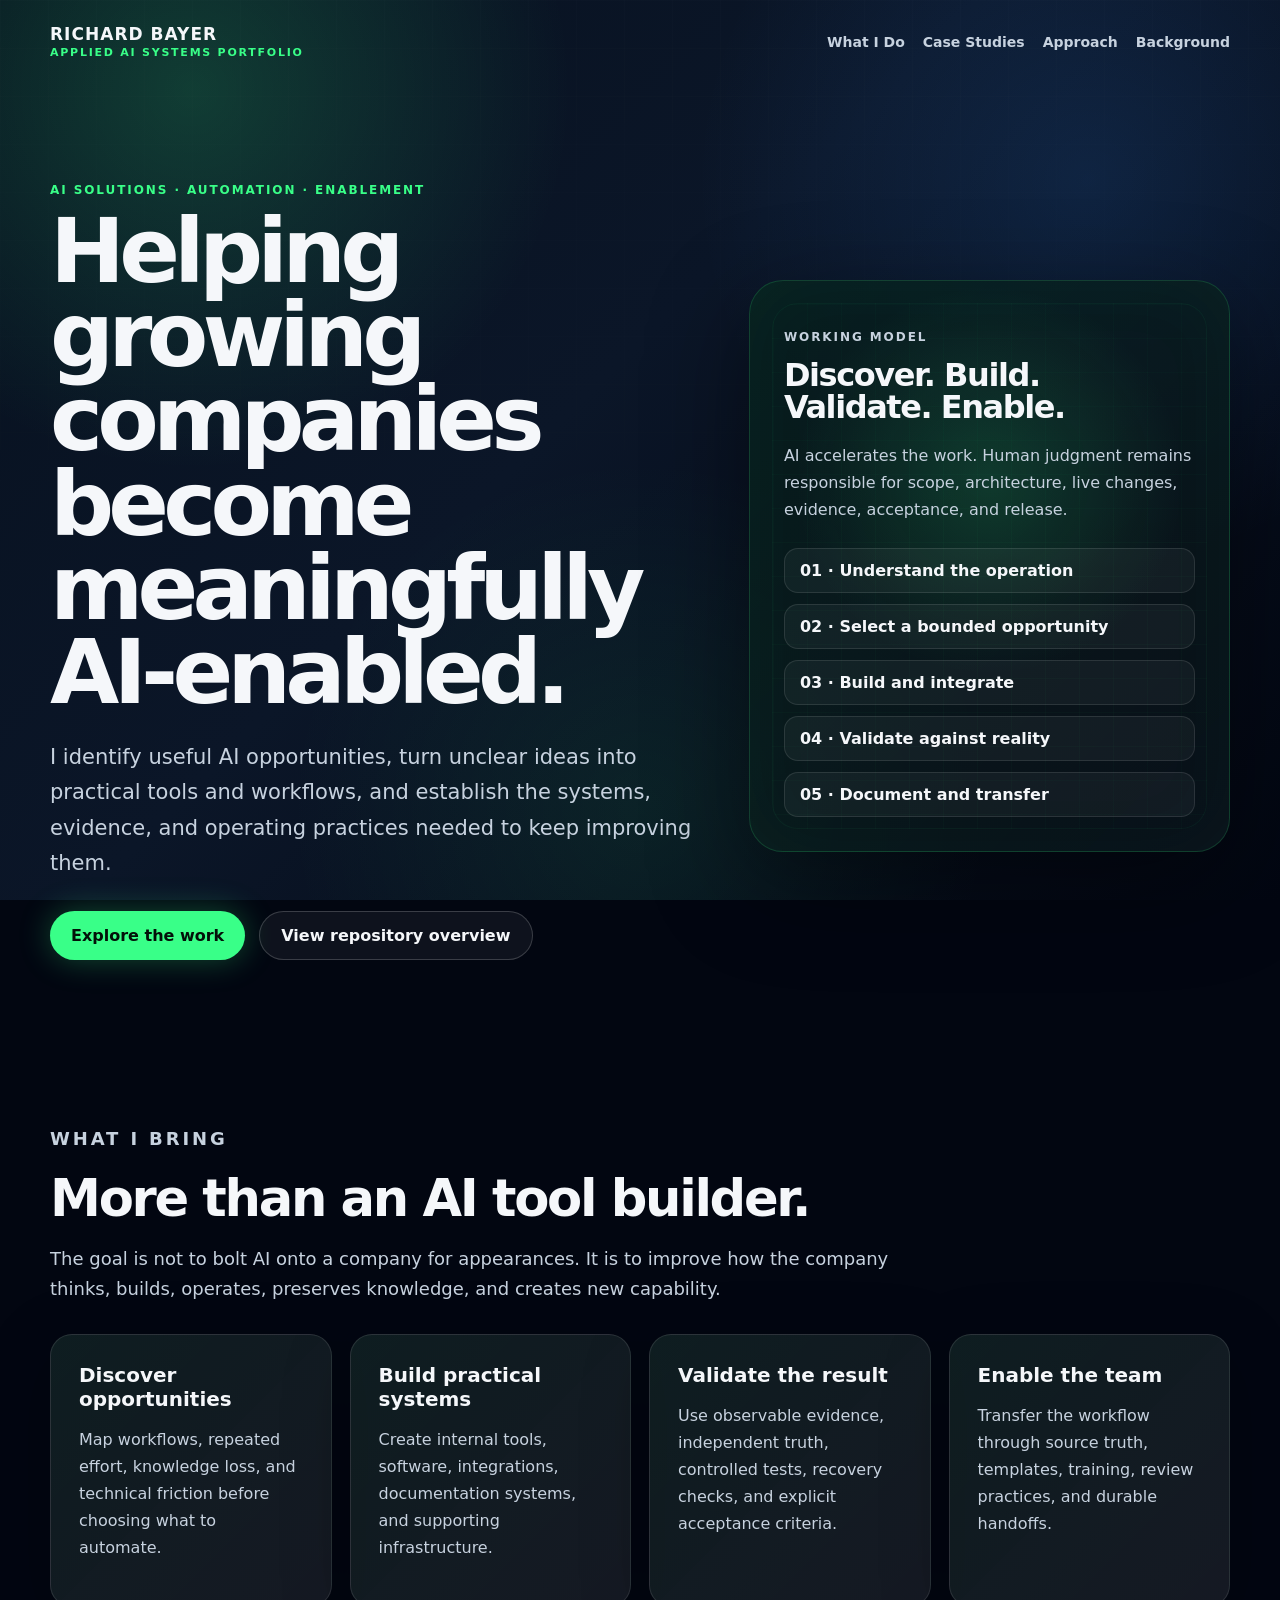
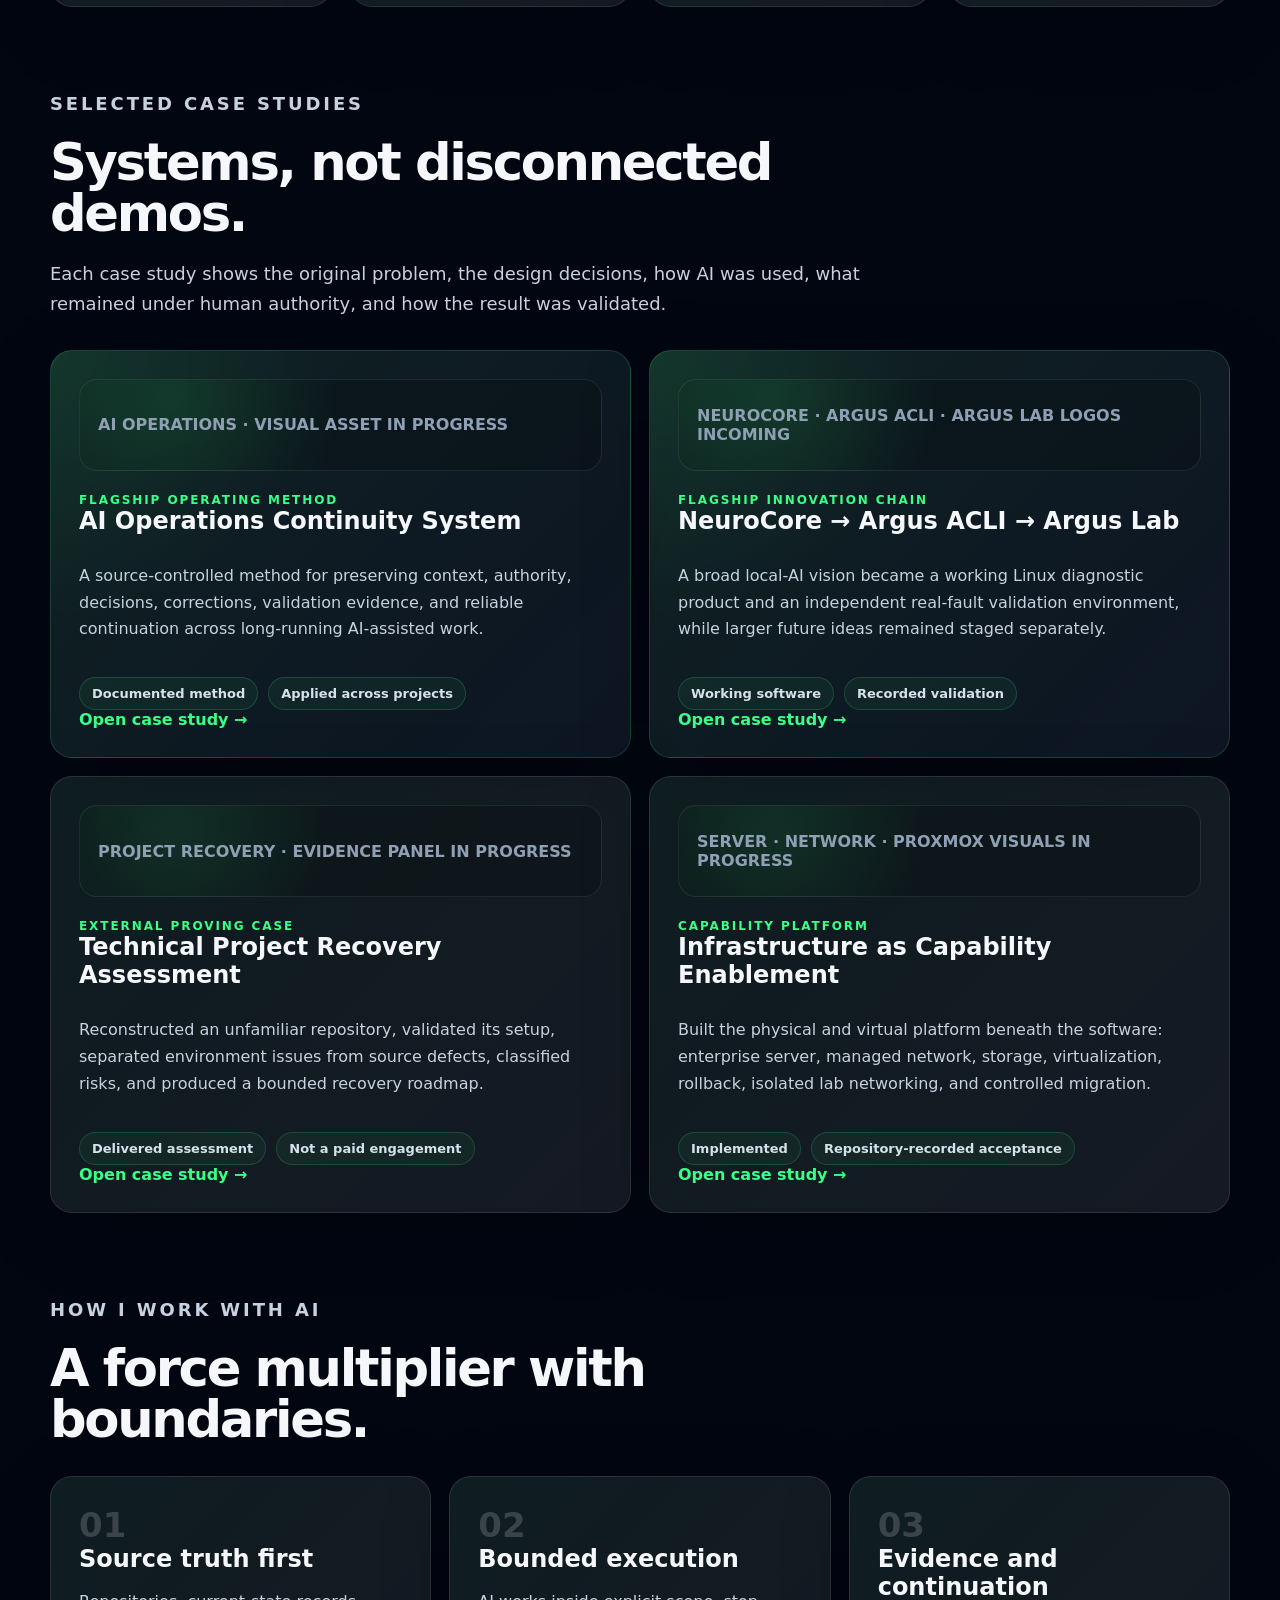
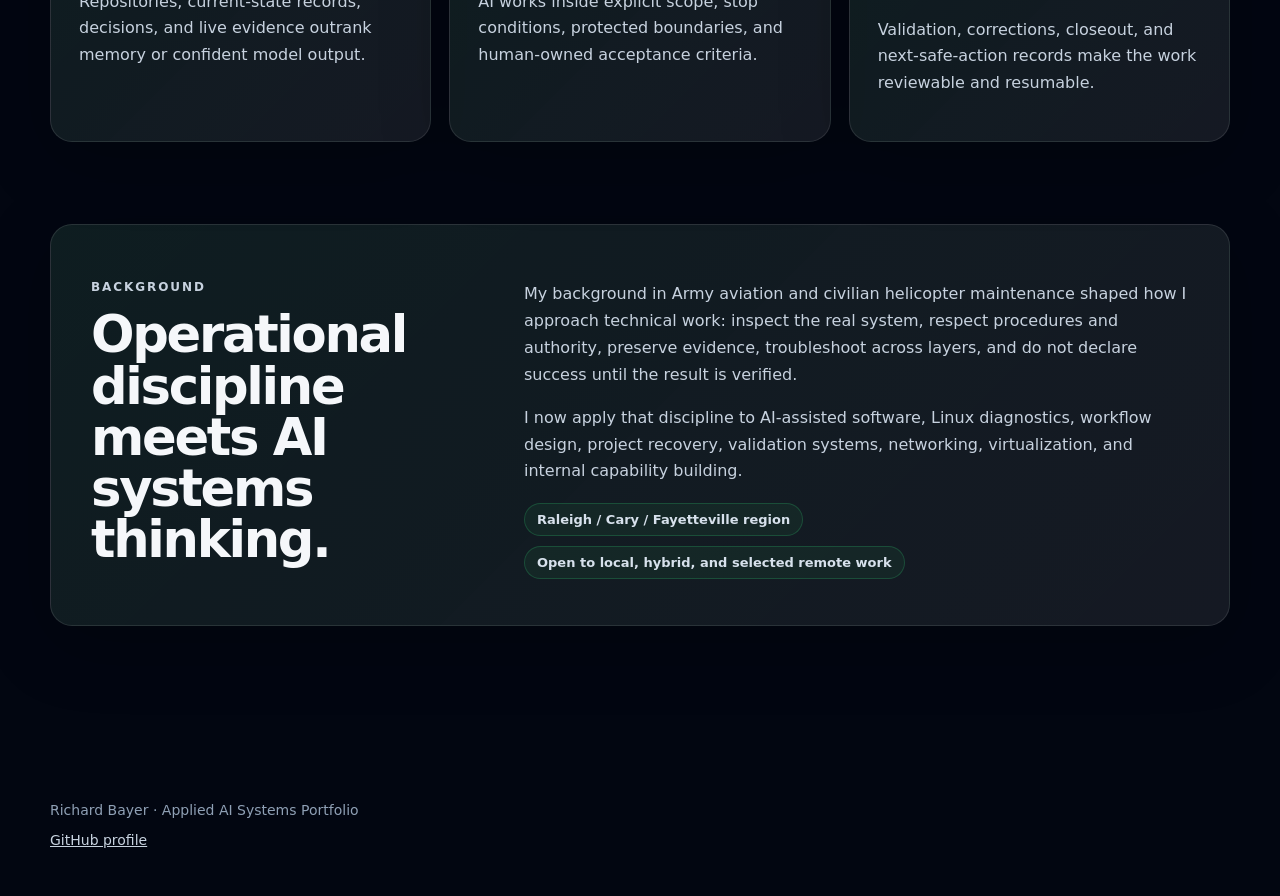
==== index.html @ 46be8c55 "Add first portfolio homepage" ====
<!DOCTYPE html>
<html lang="en">
<head>
  <meta charset="UTF-8" />
  <meta name="viewport" content="width=device-width, initial-scale=1.0" />
  <meta name="description" content="Richard Bayer's applied AI systems portfolio: AI solutions, automation, enablement, technical project recovery, Linux validation, and infrastructure." />
  <title>Richard Bayer | Applied AI Systems Portfolio</title>
  <link rel="stylesheet" href="styles.css" />
</head>
<body>
  <div class="site-bg"></div>

  <header class="site-header">
    <a class="identity" href="#top" aria-label="Richard Bayer portfolio home">
      <strong>RICHARD BAYER</strong>
      <span>Applied AI Systems Portfolio</span>
    </a>

    <nav class="site-nav" aria-label="Primary navigation">
      <a href="#value">What I Do</a>
      <a href="#case-studies">Case Studies</a>
      <a href="#approach">Approach</a>
      <a href="#background">Background</a>
    </nav>
  </header>

  <main id="top">
    <section class="hero">
      <div>
        <p class="eyebrow">AI Solutions · Automation · Enablement</p>
        <h1>Helping growing companies become meaningfully AI-enabled.</h1>
        <p class="subtitle">
          I identify useful AI opportunities, turn unclear ideas into practical tools and workflows,
          and establish the systems, evidence, and operating practices needed to keep improving them.
        </p>
        <div class="hero-actions">
          <a class="button primary" href="#case-studies">Explore the work</a>
          <a class="button secondary" href="README.md">View repository overview</a>
        </div>
      </div>

      <aside class="hero-panel" aria-label="Working model">
        <div class="hero-panel-content">
          <p class="eyebrow">Working model</p>
          <h2>Discover. Build. Validate. Enable.</h2>
          <p>
            AI accelerates the work. Human judgment remains responsible for scope, architecture,
            live changes, evidence, acceptance, and release.
          </p>
          <div class="loop" aria-label="Portfolio process">
            <span>01 · Understand the operation</span>
            <span>02 · Select a bounded opportunity</span>
            <span>03 · Build and integrate</span>
            <span>04 · Validate against reality</span>
            <span>05 · Document and transfer</span>
          </div>
        </div>
      </aside>
    </section>

    <section id="value">
      <div class="section-heading">
        <p class="eyebrow">What I bring</p>
        <h2>More than an AI tool builder.</h2>
        <p>
          The goal is not to bolt AI onto a company for appearances. It is to improve how the company
          thinks, builds, operates, preserves knowledge, and creates new capability.
        </p>
      </div>

      <div class="value-grid">
        <article class="value-card">
          <strong>Discover opportunities</strong>
          <p>Map workflows, repeated effort, knowledge loss, and technical friction before choosing what to automate.</p>
        </article>
        <article class="value-card">
          <strong>Build practical systems</strong>
          <p>Create internal tools, software, integrations, documentation systems, and supporting infrastructure.</p>
        </article>
        <article class="value-card">
          <strong>Validate the result</strong>
          <p>Use observable evidence, independent truth, controlled tests, recovery checks, and explicit acceptance criteria.</p>
        </article>
        <article class="value-card">
          <strong>Enable the team</strong>
          <p>Transfer the workflow through source truth, templates, training, review practices, and durable handoffs.</p>
        </article>
      </div>
    </section>

    <section id="case-studies">
      <div class="section-heading">
        <p class="eyebrow">Selected case studies</p>
        <h2>Systems, not disconnected demos.</h2>
        <p>
          Each case study shows the original problem, the design decisions, how AI was used,
          what remained under human authority, and how the result was validated.
        </p>
      </div>

      <div class="case-grid">
        <article class="case-card featured">
          <div class="case-logo-slot">AI OPERATIONS · VISUAL ASSET IN PROGRESS</div>
          <span class="card-label">Flagship operating method</span>
          <h3>AI Operations Continuity System</h3>
          <p>
            A source-controlled method for preserving context, authority, decisions, corrections,
            validation evidence, and reliable continuation across long-running AI-assisted work.
          </p>
          <div class="status-strip"><span>Documented method</span><span>Applied across projects</span></div>
          <a href="case-studies/ai-operations/">Open case study →</a>
        </article>

        <article class="case-card featured">
          <div class="case-logo-slot">NEUROCORE · ARGUS ACLI · ARGUS LAB LOGOS INCOMING</div>
          <span class="card-label">Flagship innovation chain</span>
          <h3>NeuroCore → Argus ACLI → Argus Lab</h3>
          <p>
            A broad local-AI vision became a working Linux diagnostic product and an independent
            real-fault validation environment, while larger future ideas remained staged separately.
          </p>
          <div class="status-strip"><span>Working software</span><span>Recorded validation</span></div>
          <a href="case-studies/neurocore-argus-lab/">Open case study →</a>
        </article>

        <article class="case-card">
          <div class="case-logo-slot">PROJECT RECOVERY · EVIDENCE PANEL IN PROGRESS</div>
          <span class="card-label">External proving case</span>
          <h3>Technical Project Recovery Assessment</h3>
          <p>
            Reconstructed an unfamiliar repository, validated its setup, separated environment issues
            from source defects, classified risks, and produced a bounded recovery roadmap.
          </p>
          <div class="status-strip"><span>Delivered assessment</span><span>Not a paid engagement</span></div>
          <a href="case-studies/project-recovery/">Open case study →</a>
        </article>

        <article class="case-card">
          <div class="case-logo-slot">SERVER · NETWORK · PROXMOX VISUALS IN PROGRESS</div>
          <span class="card-label">Capability platform</span>
          <h3>Infrastructure as Capability Enablement</h3>
          <p>
            Built the physical and virtual platform beneath the software: enterprise server, managed
            network, storage, virtualization, rollback, isolated lab networking, and controlled migration.
          </p>
          <div class="status-strip"><span>Implemented</span><span>Repository-recorded acceptance</span></div>
          <a href="case-studies/infrastructure-platform/">Open case study →</a>
        </article>
      </div>
    </section>

    <section id="approach">
      <div class="section-heading">
        <p class="eyebrow">How I work with AI</p>
        <h2>A force multiplier with boundaries.</h2>
      </div>

      <div class="approach-grid">
        <article class="approach-card">
          <span class="number">01</span>
          <h3>Source truth first</h3>
          <p>Repositories, current-state records, decisions, and live evidence outrank memory or confident model output.</p>
        </article>
        <article class="approach-card">
          <span class="number">02</span>
          <h3>Bounded execution</h3>
          <p>AI works inside explicit scope, stop conditions, protected boundaries, and human-owned acceptance criteria.</p>
        </article>
        <article class="approach-card">
          <span class="number">03</span>
          <h3>Evidence and continuation</h3>
          <p>Validation, corrections, closeout, and next-safe-action records make the work reviewable and resumable.</p>
        </article>
      </div>
    </section>

    <section id="background" class="background-card">
      <div>
        <p class="eyebrow">Background</p>
        <h2>Operational discipline meets AI systems thinking.</h2>
      </div>
      <div>
        <p>
          My background in Army aviation and civilian helicopter maintenance shaped how I approach technical work:
          inspect the real system, respect procedures and authority, preserve evidence, troubleshoot across layers,
          and do not declare success until the result is verified.
        </p>
        <p>
          I now apply that discipline to AI-assisted software, Linux diagnostics, workflow design, project recovery,
          validation systems, networking, virtualization, and internal capability building.
        </p>
        <div class="status-strip">
          <span>Raleigh / Cary / Fayetteville region</span>
          <span>Open to local, hybrid, and selected remote work</span>
        </div>
      </div>
    </section>
  </main>

  <footer class="site-footer">
    <p>Richard Bayer · Applied AI Systems Portfolio</p>
    <p><a href="https://github.com/RichBayer">GitHub profile</a></p>
  </footer>
</body>
</html>
---- styles.css ----
* { box-sizing: border-box; }

:root {
  --bg-0: #020611;
  --bg-1: #07111f;
  --bg-2: #0b1628;
  --surface: rgba(255, 255, 255, 0.045);
  --surface-strong: rgba(2, 8, 18, 0.82);
  --surface-blue: rgba(54, 144, 255, 0.08);
  --green: #39ff88;
  --green-soft: #7df5c8;
  --blue: #3690ff;
  --text: #f5f7fa;
  --muted: #c7d2df;
  --subtle: #8fa0b5;
  --border: rgba(255, 255, 255, 0.105);
  --border-green: rgba(57, 255, 136, 0.18);
  --border-blue: rgba(120, 180, 255, 0.22);
  --radius-sm: 16px;
  --radius-md: 22px;
  --radius-lg: 30px;
  --shadow: 0 24px 90px rgba(0, 0, 0, 0.34);
  --max-width: 1180px;
}

html { scroll-behavior: smooth; }

body {
  margin: 0;
  font-family: Inter, ui-sans-serif, system-ui, -apple-system, BlinkMacSystemFont, "Segoe UI", sans-serif;
  background: var(--bg-0);
  color: var(--text);
  overflow-x: hidden;
}

.site-bg {
  position: fixed;
  inset: 0;
  z-index: -1;
  background:
    radial-gradient(circle at 15% 10%, rgba(57, 255, 136, 0.18), transparent 28%),
    radial-gradient(circle at 85% 20%, rgba(54, 144, 255, 0.14), transparent 30%),
    radial-gradient(circle at 50% 90%, rgba(57, 255, 136, 0.08), transparent 34%),
    linear-gradient(135deg, var(--bg-1) 0%, var(--bg-2) 45%, var(--bg-0) 100%);
}

.site-bg::after {
  content: "";
  position: absolute;
  inset: 0;
  background-image:
    linear-gradient(rgba(255,255,255,.035) 1px, transparent 1px),
    linear-gradient(90deg, rgba(255,255,255,.035) 1px, transparent 1px);
  background-size: 48px 48px;
  opacity: .28;
  mask-image: linear-gradient(to bottom, black, transparent 82%);
}

a { color: inherit; }

.site-header,
main,
.site-footer {
  width: calc(100% - 48px);
  max-width: var(--max-width);
  margin-inline: auto;
}

.site-header {
  display: flex;
  align-items: center;
  justify-content: space-between;
  gap: 24px;
  padding-top: 24px;
}

.identity {
  text-decoration: none;
  display: inline-flex;
  flex-direction: column;
  gap: 2px;
}

.identity strong {
  font-size: 17px;
  letter-spacing: .06em;
}

.identity span {
  color: var(--green);
  font-size: 11px;
  font-weight: 800;
  letter-spacing: .16em;
  text-transform: uppercase;
}

.site-nav {
  display: flex;
  flex-wrap: wrap;
  gap: 18px;
}

.site-nav a {
  color: var(--muted);
  font-size: 14px;
  font-weight: 750;
  text-decoration: none;
}

.site-nav a:hover { color: var(--green); }

main { padding: 70px 0 80px; }

.hero {
  display: grid;
  grid-template-columns: minmax(0, 1.15fr) minmax(300px, .85fr);
  gap: 48px;
  align-items: center;
  padding: 42px 0 82px;
}

.eyebrow,
.card-label,
.status-label {
  color: var(--green);
  font-size: 12px;
  font-weight: 900;
  letter-spacing: .16em;
  text-transform: uppercase;
}

h1 {
  max-width: 800px;
  margin: 0 0 26px;
  font-size: clamp(52px, 7vw, 92px);
  line-height: .94;
  letter-spacing: -.065em;
}

h2 {
  margin: 0 0 20px;
  font-size: clamp(34px, 4vw, 54px);
  line-height: 1;
  letter-spacing: -.045em;
}

h3 { margin: 0 0 12px; font-size: 24px; }

.subtitle,
.section-heading p,
.hero-panel p,
.value-card p,
.case-card p,
.approach-card p,
.background-card p {
  color: var(--muted);
  line-height: 1.68;
}

.subtitle { max-width: 760px; font-size: 21px; }

.hero-actions {
  display: flex;
  flex-wrap: wrap;
  gap: 14px;
  margin-top: 30px;
}

.button {
  display: inline-flex;
  align-items: center;
  justify-content: center;
  padding: 14px 21px;
  border-radius: 999px;
  font-weight: 850;
  text-decoration: none;
  transition: transform .18s ease, box-shadow .18s ease;
}

.button:hover { transform: translateY(-2px); }
.button.primary { background: var(--green); color: #031109; box-shadow: 0 0 32px rgba(57,255,136,.28); }
.button.secondary { border: 1px solid rgba(255,255,255,.18); background: rgba(255,255,255,.05); }

.hero-panel,
.feature-panel {
  position: relative;
  overflow: hidden;
  padding: 34px;
  border: 1px solid var(--border-green);
  border-radius: 34px;
  background:
    radial-gradient(circle at 50% 35%, rgba(57,255,136,.15), transparent 44%),
    linear-gradient(135deg, rgba(57,255,136,.075), rgba(255,255,255,.032)),
    rgba(2,8,18,.76);
  box-shadow: 0 30px 100px rgba(0,0,0,.42), inset 0 0 80px rgba(57,255,136,.04);
}

.hero-panel::before,
.feature-panel::before {
  content: "";
  position: absolute;
  inset: 22px;
  border: 1px solid rgba(57,255,136,.1);
  border-radius: 26px;
  background-image:
    linear-gradient(rgba(57,255,136,.05) 1px, transparent 1px),
    linear-gradient(90deg, rgba(57,255,136,.05) 1px, transparent 1px);
  background-size: 34px 34px;
  opacity: .45;
}

.hero-panel-content { position: relative; z-index: 1; }
.hero-panel h2 { font-size: 32px; }
.hero-panel .loop { display: grid; gap: 11px; margin-top: 24px; }
.hero-panel .loop span { padding: 12px 15px; border: 1px solid var(--border); border-radius: 14px; background: rgba(255,255,255,.045); font-weight: 800; }

section { margin-bottom: 82px; }
.section-heading { max-width: 860px; margin-bottom: 30px; }
.section-heading p { font-size: 18px; }

.value-grid,
.case-grid,
.approach-grid {
  display: grid;
  gap: 18px;
}

.value-grid { grid-template-columns: repeat(4, 1fr); }
.case-grid { grid-template-columns: repeat(2, minmax(0,1fr)); }
.approach-grid { grid-template-columns: repeat(3, 1fr); }

.value-card,
.case-card,
.approach-card,
.background-card {
  padding: 28px;
  border: 1px solid var(--border);
  border-radius: var(--radius-md);
  background:
    linear-gradient(135deg, rgba(57,255,136,.055), rgba(255,255,255,.035)),
    var(--surface);
  box-shadow: 0 18px 70px rgba(0,0,0,.24);
}

.value-card strong { display: block; margin-bottom: 10px; font-size: 20px; }

.case-card {
  display: flex;
  flex-direction: column;
  min-height: 330px;
}

.case-card.featured {
  border-color: var(--border-green);
  background:
    radial-gradient(circle at 0% 0%, rgba(57,255,136,.10), transparent 38%),
    linear-gradient(135deg, rgba(57,255,136,.07), rgba(54,144,255,.04)),
    var(--surface);
}

.case-logo-slot {
  min-height: 92px;
  display: flex;
  align-items: center;
  margin-bottom: 22px;
  padding: 18px;
  border: 1px solid rgba(255,255,255,.08);
  border-radius: 18px;
  background: radial-gradient(circle at 18% 20%, rgba(57,255,136,.11), transparent 38%), rgba(0,0,0,.18);
  color: var(--subtle);
  font-weight: 800;
}

.case-card a {
  margin-top: auto;
  color: var(--green);
  font-weight: 850;
  text-decoration: none;
}

.case-card a:hover { text-decoration: underline; }

.approach-card .number {
  color: rgba(255,255,255,.18);
  font-size: 34px;
  font-weight: 900;
}

.status-strip {
  display: flex;
  flex-wrap: wrap;
  gap: 10px;
  margin-top: 18px;
}

.status-strip span {
  padding: 8px 12px;
  border: 1px solid var(--border-green);
  border-radius: 999px;
  background: rgba(57,255,136,.055);
  color: #d7e1ec;
  font-size: 13px;
  font-weight: 800;
}

.background-card {
  display: grid;
  grid-template-columns: .75fr 1.25fr;
  gap: 34px;
  align-items: start;
  padding: 40px;
}

.site-footer {
  padding-bottom: 34px;
  color: var(--subtle);
  font-size: 14px;
}

.site-footer a { color: var(--muted); }

@media (max-width: 980px) {
  .hero { grid-template-columns: 1fr; }
  .value-grid { grid-template-columns: repeat(2, 1fr); }
  .approach-grid { grid-template-columns: 1fr; }
}

@media (max-width: 760px) {
  .site-header { align-items: flex-start; flex-direction: column; }
  .case-grid,
  .background-card { grid-template-columns: 1fr; }
}

@media (max-width: 620px) {
  .site-header,
  main,
  .site-footer { width: calc(100% - 36px); }
  h1 { font-size: 48px; }
  .subtitle { font-size: 18px; }
  .value-grid { grid-template-columns: 1fr; }
  .hero-panel { padding: 26px; }
}
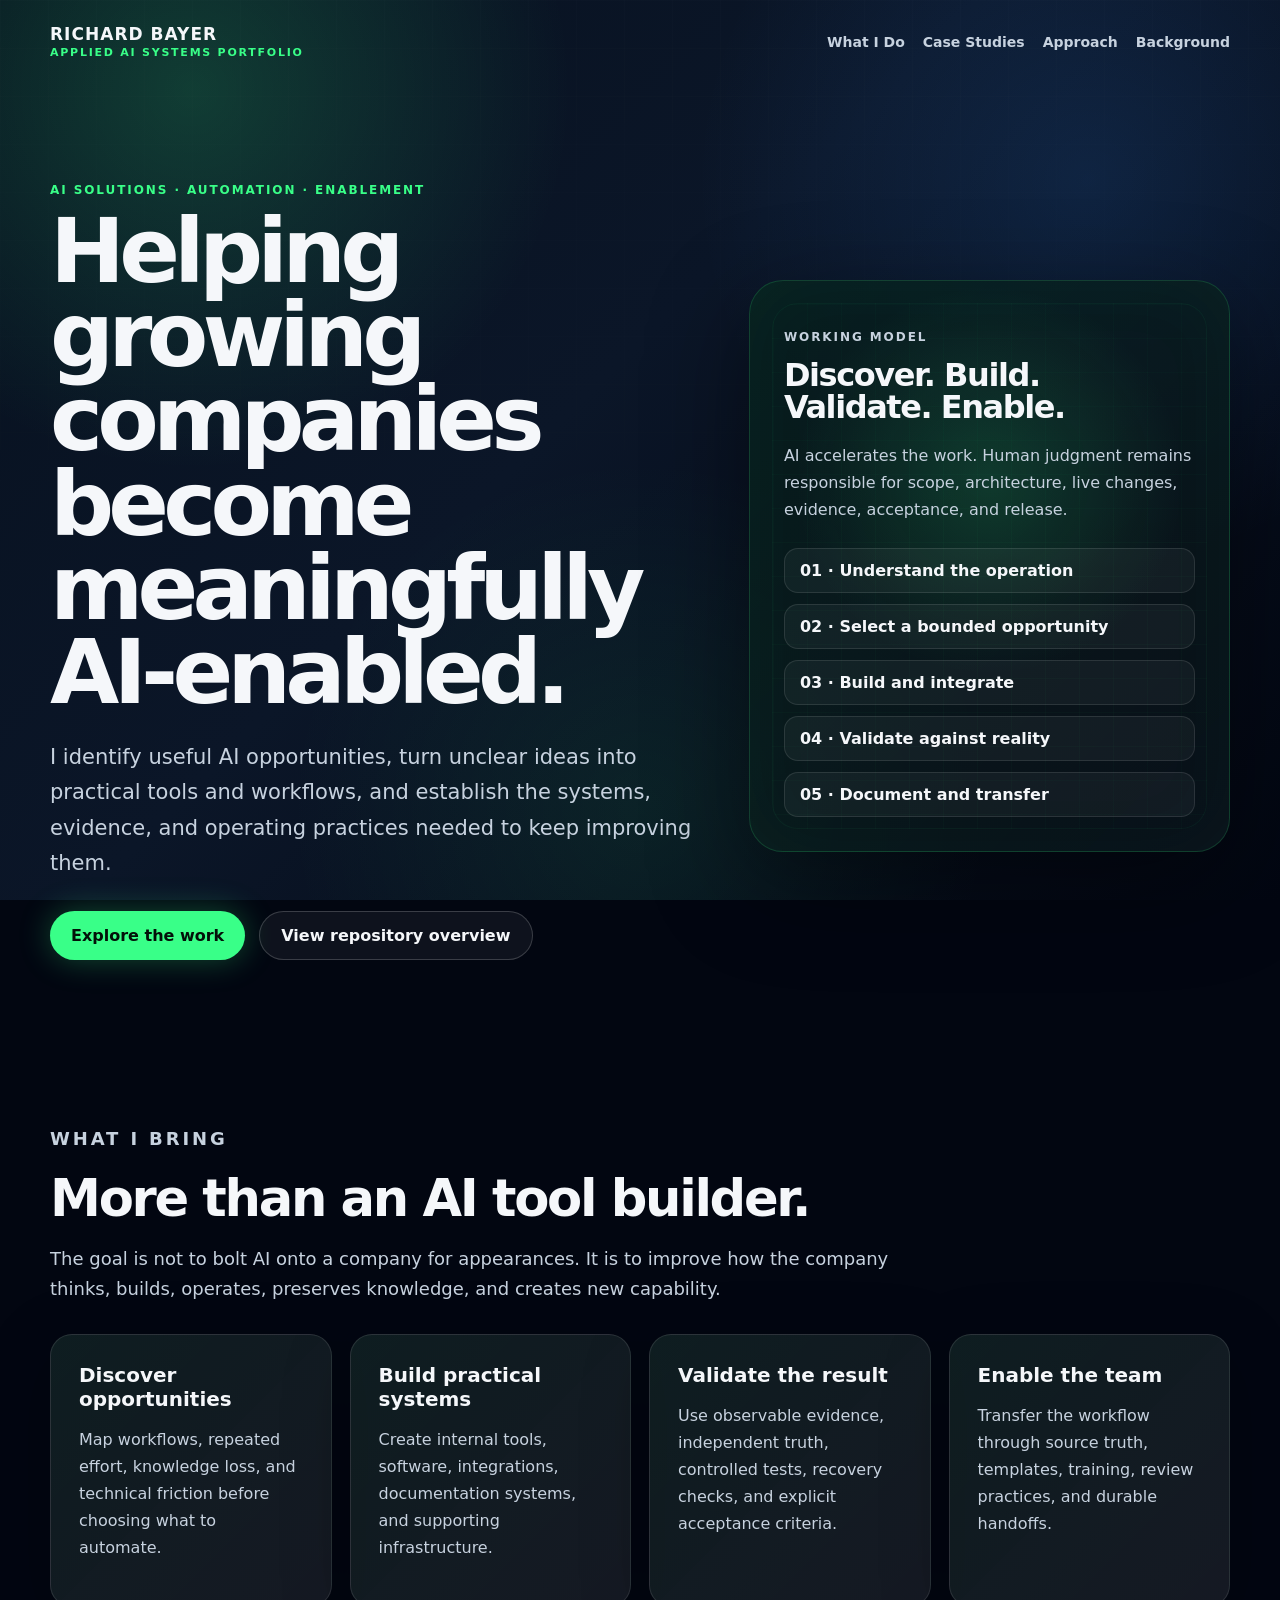
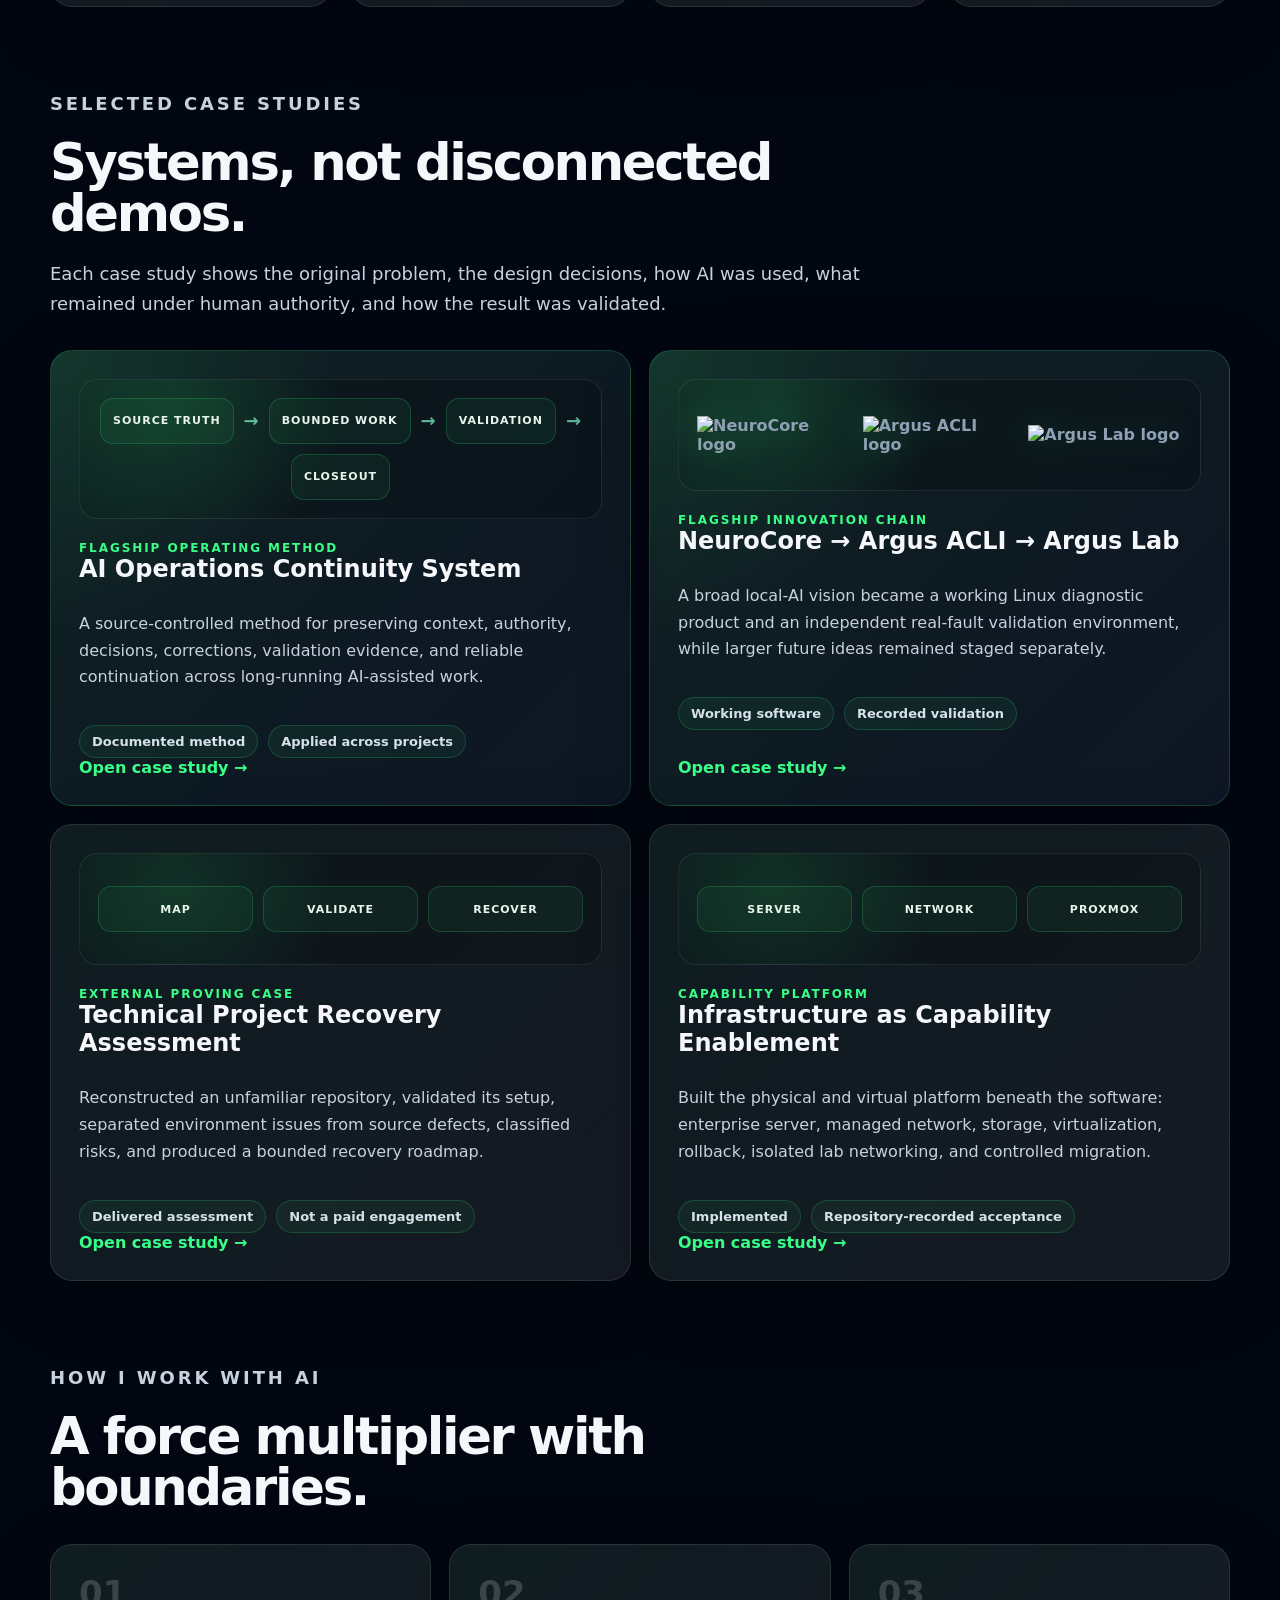
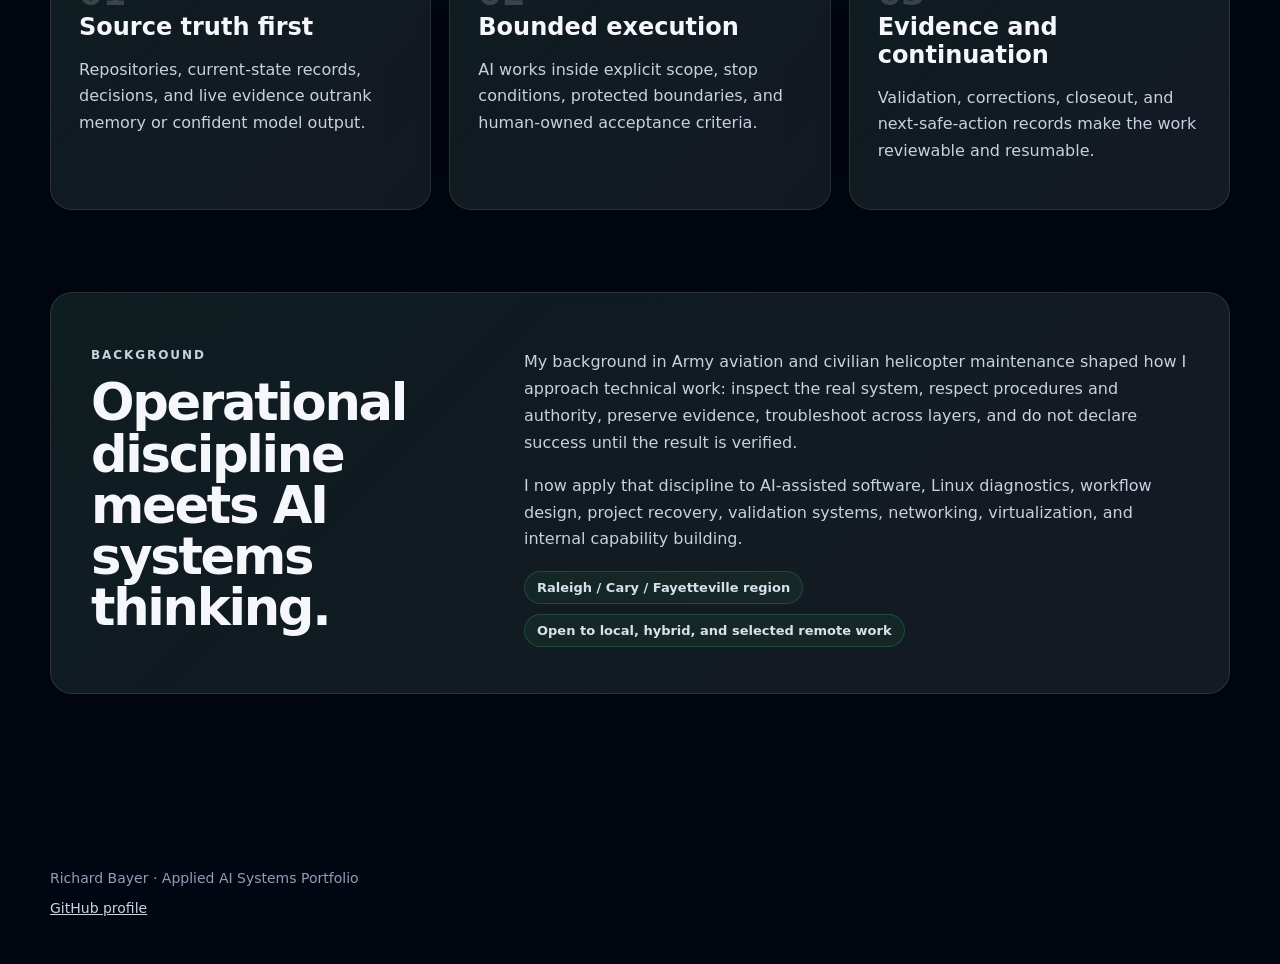
==== commit 4ac2e5d8: "Add flagship portfolio visuals" ====
--- a/index.html
+++ b/index.html
@@ -100,7 +100,11 @@
 
       <div class="case-grid">
         <article class="case-card featured">
-          <div class="case-logo-slot">AI OPERATIONS · VISUAL ASSET IN PROGRESS</div>
+          <div class="case-logo-slot visualized" aria-label="AI Operations continuity flow">
+            <div class="mini-flow">
+              <span>Source truth</span><b>→</b><span>Bounded work</span><b>→</b><span>Validation</span><b>→</b><span>Closeout</span>
+            </div>
+          </div>
           <span class="card-label">Flagship operating method</span>
           <h3>AI Operations Continuity System</h3>
           <p>
@@ -112,7 +116,13 @@
         </article>
 
         <article class="case-card featured">
-          <div class="case-logo-slot">NEUROCORE · ARGUS ACLI · ARGUS LAB LOGOS INCOMING</div>
+          <div class="case-logo-slot visualized" aria-label="NeuroCore, Argus ACLI, and Argus Lab logos">
+            <div class="project-logo-row">
+              <img src="https://raw.githubusercontent.com/RichBayer/tensaengineering.dev/main/assets/images/branding/neurocore/neurocore-horizontal-transparent.png" alt="NeuroCore logo" />
+              <img src="https://raw.githubusercontent.com/RichBayer/tensaengineering.dev/main/assets/images/branding/argus-acli/argus-acli-system-intelligence-horizontal-transparent.png" alt="Argus ACLI logo" />
+              <img src="https://raw.githubusercontent.com/RichBayer/tensaengineering.dev/main/assets/images/branding/argus-lab/argus-lab-interactive-analysis-horizontal-transparent.png" alt="Argus Lab logo" />
+            </div>
+          </div>
           <span class="card-label">Flagship innovation chain</span>
           <h3>NeuroCore → Argus ACLI → Argus Lab</h3>
           <p>
@@ -124,7 +134,9 @@
         </article>
 
         <article class="case-card">
-          <div class="case-logo-slot">PROJECT RECOVERY · EVIDENCE PANEL IN PROGRESS</div>
+          <div class="case-logo-slot visualized" aria-label="Project recovery process">
+            <div class="mini-stack"><span>Map</span><span>Validate</span><span>Recover</span></div>
+          </div>
           <span class="card-label">External proving case</span>
           <h3>Technical Project Recovery Assessment</h3>
           <p>
@@ -136,7 +148,9 @@
         </article>
 
         <article class="case-card">
-          <div class="case-logo-slot">SERVER · NETWORK · PROXMOX VISUALS IN PROGRESS</div>
+          <div class="case-logo-slot visualized" aria-label="Infrastructure capability platform">
+            <div class="mini-stack"><span>Server</span><span>Network</span><span>Proxmox</span></div>
+          </div>
           <span class="card-label">Capability platform</span>
           <h3>Infrastructure as Capability Enablement</h3>
           <p>
--- a/styles.css
+++ b/styles.css
@@ -1,3 +1,5 @@
+@import url("components.css");
+
 * { box-sizing: border-box; }
 
 :root {
